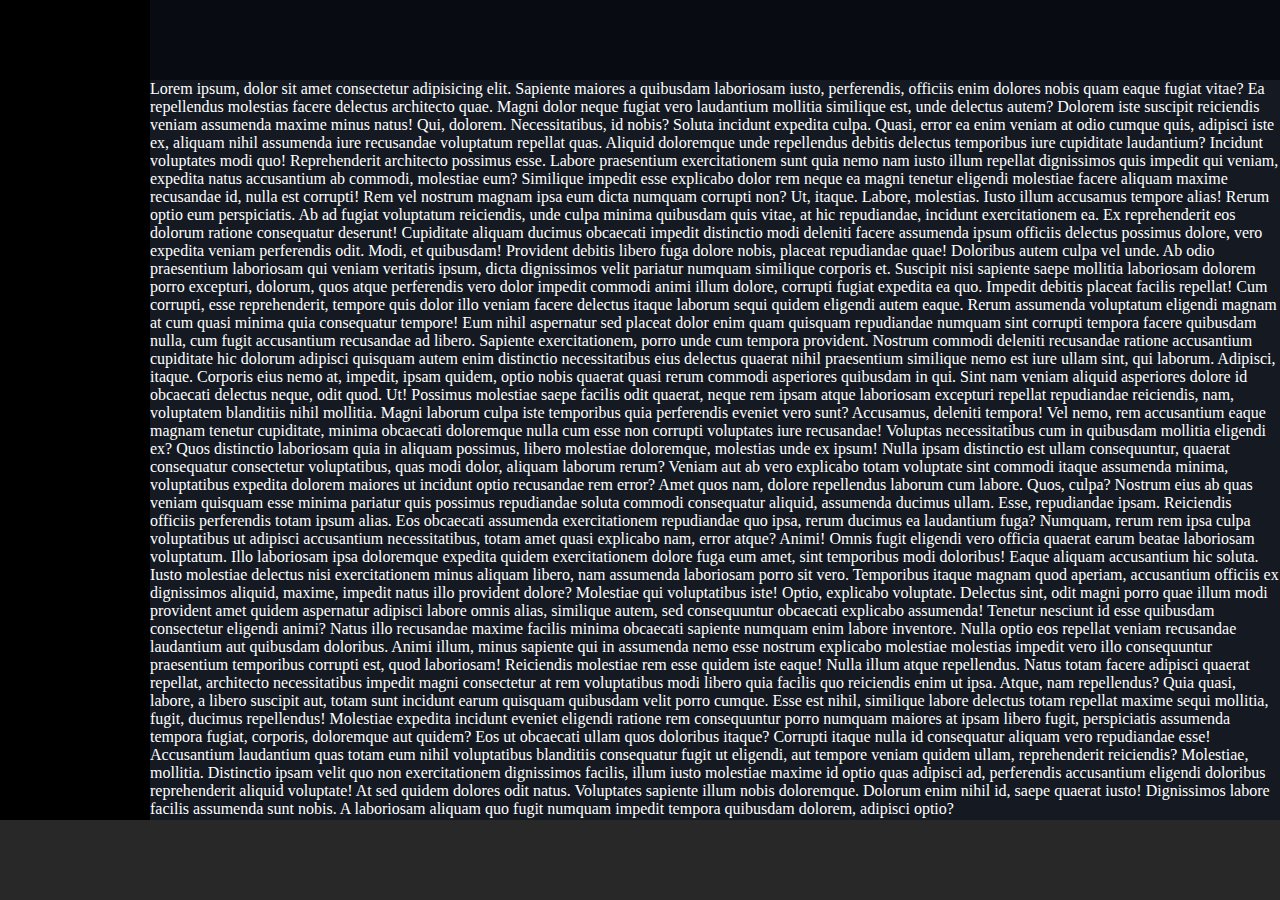
==== index.html @ 1887628f "Inizializzazione progetto e creazione macro layout" ====
<!DOCTYPE html>
<html lang="it">
<head>
    <meta charset="UTF-8">
    <meta name="viewport" content="width=device-width, initial-scale=1.0">
    <title>Spotify</title>

    <!-- Custom CSS -->
    <link rel="stylesheet" href="assets/style/style.css">
</head>
<body>
    <!-- CALL TO ACTION -->
    <section id="call-to-action"></section>

    <!-- HEADER -->
    <header></header>

    <!-- MAIN -->
    <main>
        <p>
            Lorem ipsum, dolor sit amet consectetur adipisicing elit. Sapiente maiores a quibusdam laboriosam iusto, perferendis, officiis enim dolores nobis quam eaque fugiat vitae? Ea repellendus molestias facere delectus architecto quae.
            Magni dolor neque fugiat vero laudantium mollitia similique est, unde delectus autem? Dolorem iste suscipit reiciendis veniam assumenda maxime minus natus! Qui, dolorem. Necessitatibus, id nobis? Soluta incidunt expedita culpa.
            Quasi, error ea enim veniam at odio cumque quis, adipisci iste ex, aliquam nihil assumenda iure recusandae voluptatum repellat quas. Aliquid doloremque unde repellendus debitis delectus temporibus iure cupiditate laudantium?
            Incidunt voluptates modi quo! Reprehenderit architecto possimus esse. Labore praesentium exercitationem sunt quia nemo nam iusto illum repellat dignissimos quis impedit qui veniam, expedita natus accusantium ab commodi, molestiae eum?
            Similique impedit esse explicabo dolor rem neque ea magni tenetur eligendi molestiae facere aliquam maxime recusandae id, nulla est corrupti! Rem vel nostrum magnam ipsa eum dicta numquam corrupti non?
            Ut, itaque. Labore, molestias. Iusto illum accusamus tempore alias! Rerum optio eum perspiciatis. Ab ad fugiat voluptatum reiciendis, unde culpa minima quibusdam quis vitae, at hic repudiandae, incidunt exercitationem ea.
            Ex reprehenderit eos dolorum ratione consequatur deserunt! Cupiditate aliquam ducimus obcaecati impedit distinctio modi deleniti facere assumenda ipsum officiis delectus possimus dolore, vero expedita veniam perferendis odit. Modi, et quibusdam!
            Provident debitis libero fuga dolore nobis, placeat repudiandae quae! Doloribus autem culpa vel unde. Ab odio praesentium laboriosam qui veniam veritatis ipsum, dicta dignissimos velit pariatur numquam similique corporis et.
            Suscipit nisi sapiente saepe mollitia laboriosam dolorem porro excepturi, dolorum, quos atque perferendis vero dolor impedit commodi animi illum dolore, corrupti fugiat expedita ea quo. Impedit debitis placeat facilis repellat!
            Cum corrupti, esse reprehenderit, tempore quis dolor illo veniam facere delectus itaque laborum sequi quidem eligendi autem eaque. Rerum assumenda voluptatum eligendi magnam at cum quasi minima quia consequatur tempore!
            Eum nihil aspernatur sed placeat dolor enim quam quisquam repudiandae numquam sint corrupti tempora facere quibusdam nulla, cum fugit accusantium recusandae ad libero. Sapiente exercitationem, porro unde cum tempora provident.
            Nostrum commodi deleniti recusandae ratione accusantium cupiditate hic dolorum adipisci quisquam autem enim distinctio necessitatibus eius delectus quaerat nihil praesentium similique nemo est iure ullam sint, qui laborum. Adipisci, itaque.
            Corporis eius nemo at, impedit, ipsam quidem, optio nobis quaerat quasi rerum commodi asperiores quibusdam in qui. Sint nam veniam aliquid asperiores dolore id obcaecati delectus neque, odit quod. Ut!
            Possimus molestiae saepe facilis odit quaerat, neque rem ipsam atque laboriosam excepturi repellat repudiandae reiciendis, nam, voluptatem blanditiis nihil mollitia. Magni laborum culpa iste temporibus quia perferendis eveniet vero sunt?
            Accusamus, deleniti tempora! Vel nemo, rem accusantium eaque magnam tenetur cupiditate, minima obcaecati doloremque nulla cum esse non corrupti voluptates iure recusandae! Voluptas necessitatibus cum in quibusdam mollitia eligendi ex?
            Quos distinctio laboriosam quia in aliquam possimus, libero molestiae doloremque, molestias unde ex ipsum! Nulla ipsam distinctio est ullam consequuntur, quaerat consequatur consectetur voluptatibus, quas modi dolor, aliquam laborum rerum?
            Veniam aut ab vero explicabo totam voluptate sint commodi itaque assumenda minima, voluptatibus expedita dolorem maiores ut incidunt optio recusandae rem error? Amet quos nam, dolore repellendus laborum cum labore.
            Quos, culpa? Nostrum eius ab quas veniam quisquam esse minima pariatur quis possimus repudiandae soluta commodi consequatur aliquid, assumenda ducimus ullam. Esse, repudiandae ipsam. Reiciendis officiis perferendis totam ipsum alias.
            Eos obcaecati assumenda exercitationem repudiandae quo ipsa, rerum ducimus ea laudantium fuga? Numquam, rerum rem ipsa culpa voluptatibus ut adipisci accusantium necessitatibus, totam amet quasi explicabo nam, error atque? Animi!
            Omnis fugit eligendi vero officia quaerat earum beatae laboriosam voluptatum. Illo laboriosam ipsa doloremque expedita quidem exercitationem dolore fuga eum amet, sint temporibus modi doloribus! Eaque aliquam accusantium hic soluta.
            Iusto molestiae delectus nisi exercitationem minus aliquam libero, nam assumenda laboriosam porro sit vero. Temporibus itaque magnam quod aperiam, accusantium officiis ex dignissimos aliquid, maxime, impedit natus illo provident dolore?
            Molestiae qui voluptatibus iste! Optio, explicabo voluptate. Delectus sint, odit magni porro quae illum modi provident amet quidem aspernatur adipisci labore omnis alias, similique autem, sed consequuntur obcaecati explicabo assumenda!
            Tenetur nesciunt id esse quibusdam consectetur eligendi animi? Natus illo recusandae maxime facilis minima obcaecati sapiente numquam enim labore inventore. Nulla optio eos repellat veniam recusandae laudantium aut quibusdam doloribus.
            Animi illum, minus sapiente qui in assumenda nemo esse nostrum explicabo molestiae molestias impedit vero illo consequuntur praesentium temporibus corrupti est, quod laboriosam! Reiciendis molestiae rem esse quidem iste eaque!
            Nulla illum atque repellendus. Natus totam facere adipisci quaerat repellat, architecto necessitatibus impedit magni consectetur at rem voluptatibus modi libero quia facilis quo reiciendis enim ut ipsa. Atque, nam repellendus?
            Quia quasi, labore, a libero suscipit aut, totam sunt incidunt earum quisquam quibusdam velit porro cumque. Esse est nihil, similique labore delectus totam repellat maxime sequi mollitia, fugit, ducimus repellendus!
            Molestiae expedita incidunt eveniet eligendi ratione rem consequuntur porro numquam maiores at ipsam libero fugit, perspiciatis assumenda tempora fugiat, corporis, doloremque aut quidem? Eos ut obcaecati ullam quos doloribus itaque?
            Corrupti itaque nulla id consequatur aliquam vero repudiandae esse! Accusantium laudantium quas totam eum nihil voluptatibus blanditiis consequatur fugit ut eligendi, aut tempore veniam quidem ullam, reprehenderit reiciendis? Molestiae, mollitia.
            Distinctio ipsam velit quo non exercitationem dignissimos facilis, illum iusto molestiae maxime id optio quas adipisci ad, perferendis accusantium eligendi doloribus reprehenderit aliquid voluptate! At sed quidem dolores odit natus.
            Voluptates sapiente illum nobis doloremque. Dolorum enim nihil id, saepe quaerat iusto! Dignissimos labore facilis assumenda sunt nobis. A laboriosam aliquam quo fugit numquam impedit tempora quibusdam dolorem, adipisci optio?
        </p>
    </main>
    
    <!-- TASKBAR -->
    <section id="taskbar"></section>
</body>
</html>
---- assets/style/style.css ----
/* Reset */
* {
    margin: 0;
    padding: 0;
    box-sizing: border-box;
}

/* Call To Action */
#call-to-action {
    width: 100%;
    height: 80px;
    z-index: 0;
    position: absolute;
    top: 0;
    background-color: rgb(8, 11, 18);
}

/* Header */
header {
    width: 30px;
    height: calc(100vh - 80px);
    z-index: 2;
    position: absolute;
    top: 0;
    left: 0;
    background-color: black;
}

/* Main */
main {
    width: calc(100vw - 30px);
    height: calc(100vh - 160px);
    overflow-y: auto;
    margin-left: 30px;
    margin-top: 80px;
    background-color: rgb(20, 25, 34);
    color: white;
}

/* Taskbar */
#taskbar {
    width: 100%;
    height: 80px;
    z-index: 3;
    position: fixed;
    bottom: 0;
    background-color: rgb(40, 40, 40);
}

/* Responsive Rules */
@media screen and (min-width: 576px) {
    header {
        width: 150px;
    }

    main {
        margin-left: 150px;
        width: calc(100vw - 150px);
    }
}
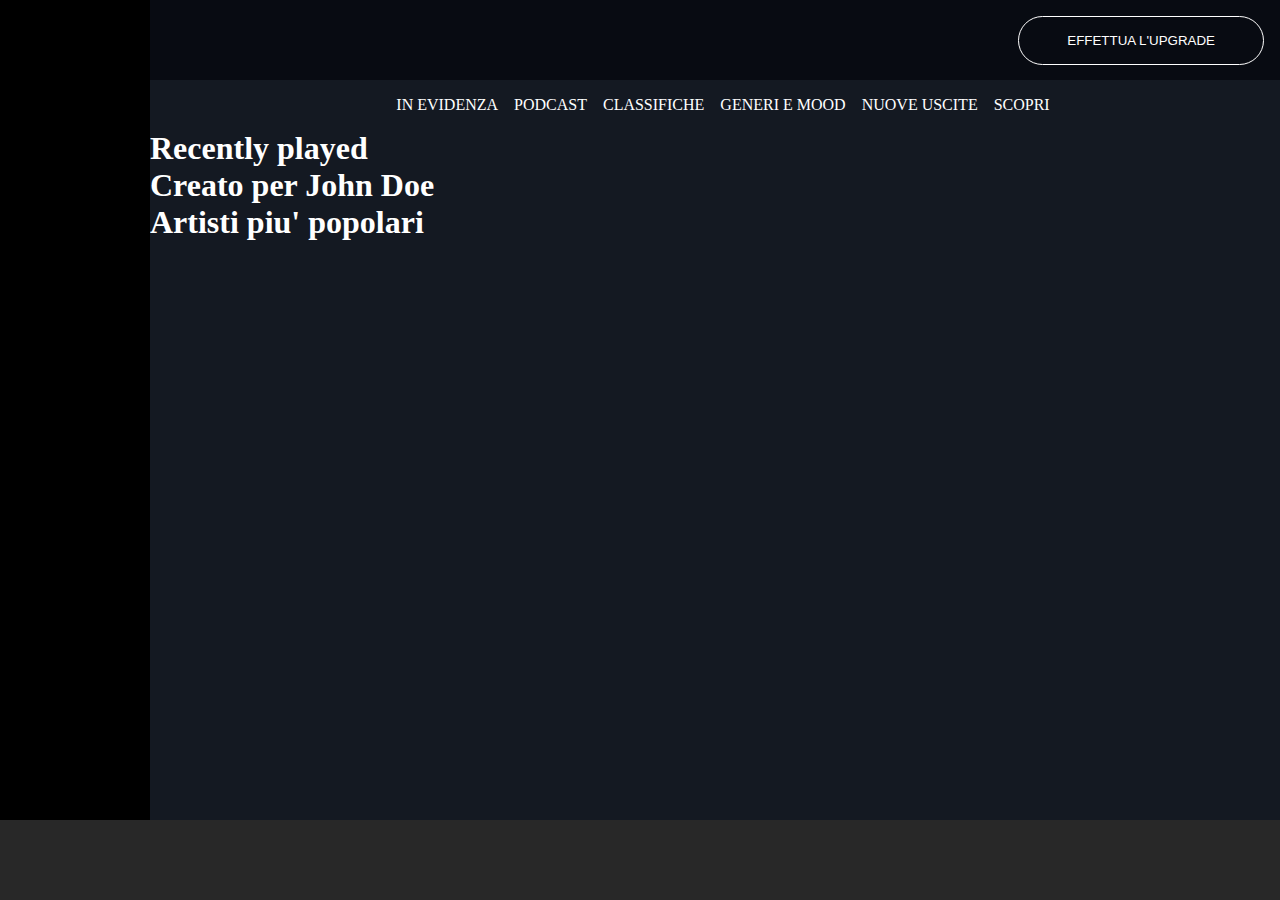
==== commit 0ea4d394: "creazione struttura main e call-to-action" ====
--- a/index.html
+++ b/index.html
@@ -10,47 +10,40 @@
 </head>
 <body>
     <!-- CALL TO ACTION -->
-    <section id="call-to-action"></section>
+    <section id="call-to-action">
+        <button class="button">Effettua l'upgrade</button>
+    </section>
 
     <!-- HEADER -->
-    <header></header>
+    <header id="main-header"></header>
 
     <!-- MAIN -->
     <main>
-        <p>
-            Lorem ipsum, dolor sit amet consectetur adipisicing elit. Sapiente maiores a quibusdam laboriosam iusto, perferendis, officiis enim dolores nobis quam eaque fugiat vitae? Ea repellendus molestias facere delectus architecto quae.
-            Magni dolor neque fugiat vero laudantium mollitia similique est, unde delectus autem? Dolorem iste suscipit reiciendis veniam assumenda maxime minus natus! Qui, dolorem. Necessitatibus, id nobis? Soluta incidunt expedita culpa.
-            Quasi, error ea enim veniam at odio cumque quis, adipisci iste ex, aliquam nihil assumenda iure recusandae voluptatum repellat quas. Aliquid doloremque unde repellendus debitis delectus temporibus iure cupiditate laudantium?
-            Incidunt voluptates modi quo! Reprehenderit architecto possimus esse. Labore praesentium exercitationem sunt quia nemo nam iusto illum repellat dignissimos quis impedit qui veniam, expedita natus accusantium ab commodi, molestiae eum?
-            Similique impedit esse explicabo dolor rem neque ea magni tenetur eligendi molestiae facere aliquam maxime recusandae id, nulla est corrupti! Rem vel nostrum magnam ipsa eum dicta numquam corrupti non?
-            Ut, itaque. Labore, molestias. Iusto illum accusamus tempore alias! Rerum optio eum perspiciatis. Ab ad fugiat voluptatum reiciendis, unde culpa minima quibusdam quis vitae, at hic repudiandae, incidunt exercitationem ea.
-            Ex reprehenderit eos dolorum ratione consequatur deserunt! Cupiditate aliquam ducimus obcaecati impedit distinctio modi deleniti facere assumenda ipsum officiis delectus possimus dolore, vero expedita veniam perferendis odit. Modi, et quibusdam!
-            Provident debitis libero fuga dolore nobis, placeat repudiandae quae! Doloribus autem culpa vel unde. Ab odio praesentium laboriosam qui veniam veritatis ipsum, dicta dignissimos velit pariatur numquam similique corporis et.
-            Suscipit nisi sapiente saepe mollitia laboriosam dolorem porro excepturi, dolorum, quos atque perferendis vero dolor impedit commodi animi illum dolore, corrupti fugiat expedita ea quo. Impedit debitis placeat facilis repellat!
-            Cum corrupti, esse reprehenderit, tempore quis dolor illo veniam facere delectus itaque laborum sequi quidem eligendi autem eaque. Rerum assumenda voluptatum eligendi magnam at cum quasi minima quia consequatur tempore!
-            Eum nihil aspernatur sed placeat dolor enim quam quisquam repudiandae numquam sint corrupti tempora facere quibusdam nulla, cum fugit accusantium recusandae ad libero. Sapiente exercitationem, porro unde cum tempora provident.
-            Nostrum commodi deleniti recusandae ratione accusantium cupiditate hic dolorum adipisci quisquam autem enim distinctio necessitatibus eius delectus quaerat nihil praesentium similique nemo est iure ullam sint, qui laborum. Adipisci, itaque.
-            Corporis eius nemo at, impedit, ipsam quidem, optio nobis quaerat quasi rerum commodi asperiores quibusdam in qui. Sint nam veniam aliquid asperiores dolore id obcaecati delectus neque, odit quod. Ut!
-            Possimus molestiae saepe facilis odit quaerat, neque rem ipsam atque laboriosam excepturi repellat repudiandae reiciendis, nam, voluptatem blanditiis nihil mollitia. Magni laborum culpa iste temporibus quia perferendis eveniet vero sunt?
-            Accusamus, deleniti tempora! Vel nemo, rem accusantium eaque magnam tenetur cupiditate, minima obcaecati doloremque nulla cum esse non corrupti voluptates iure recusandae! Voluptas necessitatibus cum in quibusdam mollitia eligendi ex?
-            Quos distinctio laboriosam quia in aliquam possimus, libero molestiae doloremque, molestias unde ex ipsum! Nulla ipsam distinctio est ullam consequuntur, quaerat consequatur consectetur voluptatibus, quas modi dolor, aliquam laborum rerum?
-            Veniam aut ab vero explicabo totam voluptate sint commodi itaque assumenda minima, voluptatibus expedita dolorem maiores ut incidunt optio recusandae rem error? Amet quos nam, dolore repellendus laborum cum labore.
-            Quos, culpa? Nostrum eius ab quas veniam quisquam esse minima pariatur quis possimus repudiandae soluta commodi consequatur aliquid, assumenda ducimus ullam. Esse, repudiandae ipsam. Reiciendis officiis perferendis totam ipsum alias.
-            Eos obcaecati assumenda exercitationem repudiandae quo ipsa, rerum ducimus ea laudantium fuga? Numquam, rerum rem ipsa culpa voluptatibus ut adipisci accusantium necessitatibus, totam amet quasi explicabo nam, error atque? Animi!
-            Omnis fugit eligendi vero officia quaerat earum beatae laboriosam voluptatum. Illo laboriosam ipsa doloremque expedita quidem exercitationem dolore fuga eum amet, sint temporibus modi doloribus! Eaque aliquam accusantium hic soluta.
-            Iusto molestiae delectus nisi exercitationem minus aliquam libero, nam assumenda laboriosam porro sit vero. Temporibus itaque magnam quod aperiam, accusantium officiis ex dignissimos aliquid, maxime, impedit natus illo provident dolore?
-            Molestiae qui voluptatibus iste! Optio, explicabo voluptate. Delectus sint, odit magni porro quae illum modi provident amet quidem aspernatur adipisci labore omnis alias, similique autem, sed consequuntur obcaecati explicabo assumenda!
-            Tenetur nesciunt id esse quibusdam consectetur eligendi animi? Natus illo recusandae maxime facilis minima obcaecati sapiente numquam enim labore inventore. Nulla optio eos repellat veniam recusandae laudantium aut quibusdam doloribus.
-            Animi illum, minus sapiente qui in assumenda nemo esse nostrum explicabo molestiae molestias impedit vero illo consequuntur praesentium temporibus corrupti est, quod laboriosam! Reiciendis molestiae rem esse quidem iste eaque!
-            Nulla illum atque repellendus. Natus totam facere adipisci quaerat repellat, architecto necessitatibus impedit magni consectetur at rem voluptatibus modi libero quia facilis quo reiciendis enim ut ipsa. Atque, nam repellendus?
-            Quia quasi, labore, a libero suscipit aut, totam sunt incidunt earum quisquam quibusdam velit porro cumque. Esse est nihil, similique labore delectus totam repellat maxime sequi mollitia, fugit, ducimus repellendus!
-            Molestiae expedita incidunt eveniet eligendi ratione rem consequuntur porro numquam maiores at ipsam libero fugit, perspiciatis assumenda tempora fugiat, corporis, doloremque aut quidem? Eos ut obcaecati ullam quos doloribus itaque?
-            Corrupti itaque nulla id consequatur aliquam vero repudiandae esse! Accusantium laudantium quas totam eum nihil voluptatibus blanditiis consequatur fugit ut eligendi, aut tempore veniam quidem ullam, reprehenderit reiciendis? Molestiae, mollitia.
-            Distinctio ipsam velit quo non exercitationem dignissimos facilis, illum iusto molestiae maxime id optio quas adipisci ad, perferendis accusantium eligendi doloribus reprehenderit aliquid voluptate! At sed quidem dolores odit natus.
-            Voluptates sapiente illum nobis doloremque. Dolorum enim nihil id, saepe quaerat iusto! Dignissimos labore facilis assumenda sunt nobis. A laboriosam aliquam quo fugit numquam impedit tempora quibusdam dolorem, adipisci optio?
-        </p>
+        <!-- MAIN > HEADER -->
+        <header>
+            <ul class="flex">
+                <li>In evidenza</li>
+                <li>Podcast</li>
+                <li>Classifiche</li>
+                <li>Generi e Mood</li>
+                <li>Nuove uscite</li>
+                <li>Scopri</li>
+            </ul>
+        </header>
+
+        <section id="recently-played">
+            <h1>Recently played</h1>
+        </section>
+
+        <section id="create-for-me">
+            <h1>Creato per John Doe</h1>
+        </section>
+
+        <section id="popular-artist">
+            <h1>Artisti piu' popolari</h1>
+        </section>
     </main>
-    
+
     <!-- TASKBAR -->
     <section id="taskbar"></section>
 </body>
--- a/assets/style/style.css
+++ b/assets/style/style.css
@@ -3,6 +3,24 @@
     margin: 0;
     padding: 0;
     box-sizing: border-box;
+}
+
+/* General classes */
+ul {
+    list-style: none;
+}
+
+.flex {
+    display: flex;
+}
+
+.button {
+    border: 1px solid white;
+    border-radius: 25px;
+    padding: 1rem 1.5rem;
+    background-color: transparent;
+    color: white;
+    text-transform: uppercase;
 }
 
 /* Call To Action */
@@ -13,10 +31,13 @@
     position: absolute;
     top: 0;
     background-color: rgb(8, 11, 18);
+    text-align: end;
+    line-height: 80px;
+    padding-right: 1rem;
 }
 
 /* Header */
-header {
+#main-header {
     width: 30px;
     height: calc(100vh - 80px);
     z-index: 2;
@@ -37,6 +58,19 @@
     color: white;
 }
 
+main header {
+    padding: 1rem 0;
+}
+main header ul {
+    flex-wrap: wrap;
+    justify-content: center;
+}
+
+main header ul li {
+    margin-left: 1rem;
+    text-transform: uppercase;
+}
+
 /* Taskbar */
 #taskbar {
     width: 100%;
@@ -49,7 +83,7 @@
 
 /* Responsive Rules */
 @media screen and (min-width: 576px) {
-    header {
+    #main-header {
         width: 150px;
     }
 
@@ -57,4 +91,8 @@
         margin-left: 150px;
         width: calc(100vw - 150px);
     }
+
+    .button {
+        padding: 1rem 3rem;
+    }
 }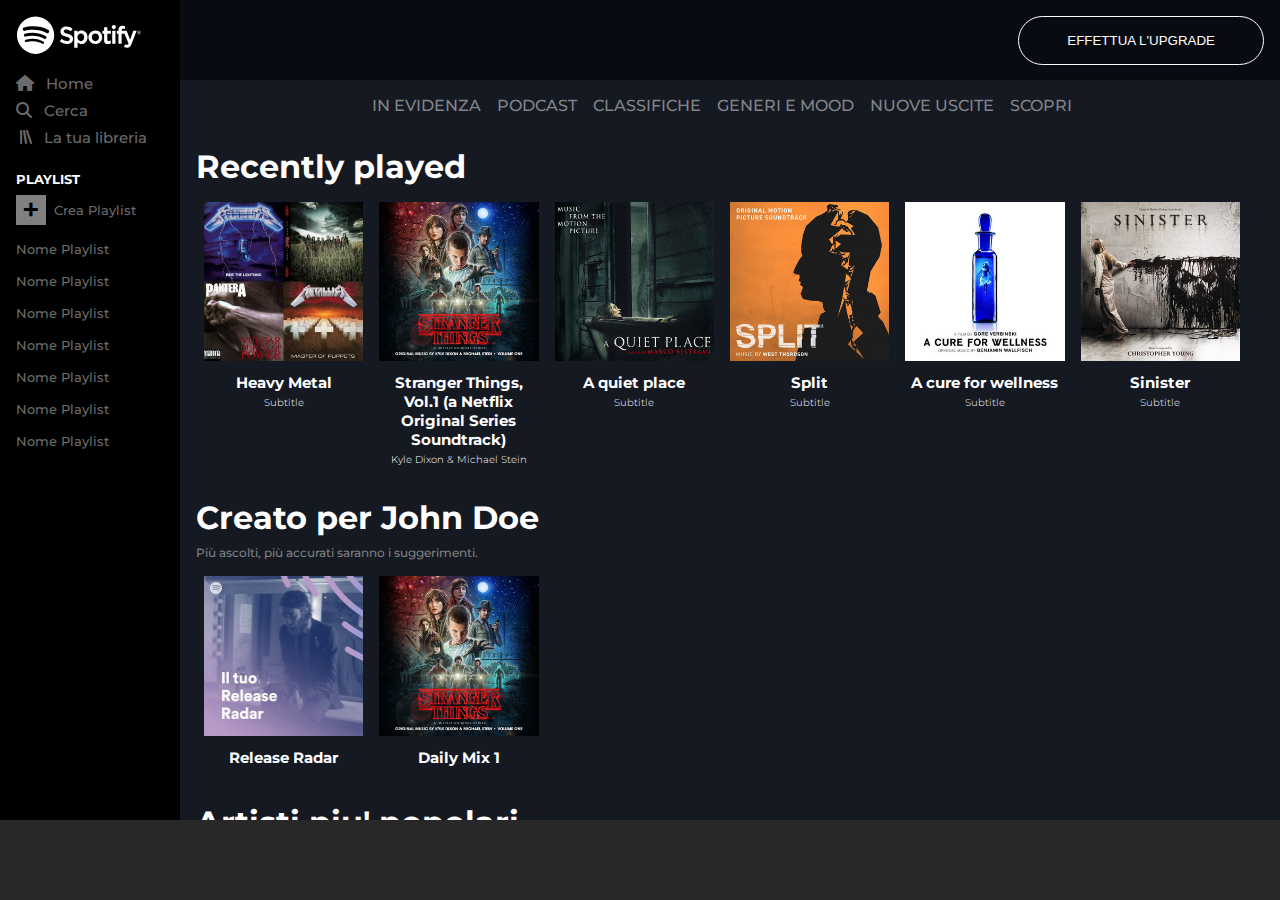
==== commit db610bb9: "creazione main e creazione del header in corso" ====
--- a/index.html
+++ b/index.html
@@ -4,6 +4,8 @@
     <meta charset="UTF-8">
     <meta name="viewport" content="width=device-width, initial-scale=1.0">
     <title>Spotify</title>
+    <!-- Font-awesome  -->
+    <link rel="stylesheet" href="https://cdnjs.cloudflare.com/ajax/libs/font-awesome/6.4.2/css/all.min.css">
 
     <!-- Custom CSS -->
     <link rel="stylesheet" href="assets/style/style.css">
@@ -15,7 +17,45 @@
     </section>
 
     <!-- HEADER -->
-    <header id="main-header"></header>
+    <header id="main-header">
+        <!-- header logos -->
+        <img src="assets/img/logo-small.svg" alt="logo ridotto spotify" class="logo">
+        <img src="assets/img/logo.svg" alt="logo esteso spotify" class="logo-desktop">
+
+        <nav>
+            <ul class="flex">
+                <li>
+                    <i class="fa-solid fa-house"></i>
+                    <span class="nav-text">Home</span>
+                </li>
+                <li>
+                    <i class="fa-solid fa-search"></i>
+                    <span class="nav-text">Cerca</span>
+                </li>
+                <li>
+                    <i class="fa-solid fa-lines-leaning fa-flip-horizontal"></i>
+                    <span class="nav-text">La tua libreria</span>
+                </li>
+            </ul>
+        </nav>
+
+        <div class="playlist">
+            <h1>Playlist</h1>
+            <div class="new-playlist flex">
+                <div class="square-plus">+</div>
+                Crea Playlist
+            </div>
+            <ul>
+                <li>Nome Playlist</li>
+                <li>Nome Playlist</li>
+                <li>Nome Playlist</li>
+                <li>Nome Playlist</li>
+                <li>Nome Playlist</li>
+                <li>Nome Playlist</li>
+                <li>Nome Playlist</li>
+            </ul>
+        </div>
+    </header>
 
     <!-- MAIN -->
     <main>
@@ -31,16 +71,90 @@
             </ul>
         </header>
 
+        <!-- SECTION RECENTLY PLAYED -->
         <section id="recently-played">
             <h1>Recently played</h1>
+            <div class="wrapper flex">
+                <!-- Card 1 -->
+                <article class="card">
+                    <img src="assets/img/metal_lifting.jpg" alt="sfondo playlist metal">
+                    <h2>Heavy Metal</h2>
+                    <p class="author">Subtitle</p>
+                </article>
+
+                <!-- Card 2 -->
+                <article class="card">
+                    <img src="assets/img/stranger.jpeg" alt="copertina soundtrack stranger things">
+                    <h2>Stranger Things, Vol.1 (a Netflix Original Series Soundtrack)</h2>
+                    <p class="author">Kyle Dixon & Michael Stein</p>
+                </article>
+
+                <!-- Card 3 -->
+                <article class="card">
+                    <img src="assets/img/aquietplace.jpeg" alt="copertina a quiet place">
+                    <h2>A quiet place</h2>
+                    <p class="author">Subtitle</p>
+                </article>
+
+                <!-- Card 4 -->
+                <article class="card">
+                    <img src="assets/img/split.jpeg" alt="copertina split">
+                    <h2>Split</h2>
+                    <p class="author">Subtitle</p>
+                </article>
+
+                <!-- Card 5 -->
+                <article class="card">
+                    <img src="assets/img/cure.jpeg" alt="copertina a cure for wellness">
+                    <h2>A cure for wellness</h2>
+                    <p class="author">Subtitle</p>
+                </article>
+
+                <!-- Card 6 -->
+                <article class="card">
+                    <img src="assets/img/sinister.jpeg" alt="copertina sinister">
+                    <h2>Sinister</h2>
+                    <p class="author">Subtitle</p>
+                </article>
+            </div>
         </section>
 
+        <!-- SECTION CREATE FOR ME -->
         <section id="create-for-me">
             <h1>Creato per John Doe</h1>
+            <p>Più ascolti, più accurati saranno i suggerimenti.</p>
+            <div class="wrapper flex ">
+                <!-- Card 1 -->
+                <article class="card">
+                    <img src="assets/img/radar.jpeg" alt="sfondo playlist release radar">
+                    <h2>Release Radar</h2>
+                </article>
+
+                <!-- Card 2 -->
+                <article class="card">
+                    <img src="assets/img/stranger.jpeg" alt="sfondo daily mix 1">
+                    <h2>Daily Mix 1</h2>
+                </article>
+            </div>
         </section>
 
+        <!-- SECTION POPULAR ARTIST -->
         <section id="popular-artist">
             <h1>Artisti piu' popolari</h1>
+            <p>Più ascolti, più accurati saranno i suggerimenti.</p>
+            <div class="wrapper flex">
+                <!-- Card 1 -->
+                <article class="card">
+                    <img src="assets/img/youg.jpeg" alt="sfondo playlist release radar" class="artist-img">
+                    <h2>Lana Del Rey</h2>
+                </article>
+
+                <!-- Card 2 -->
+                <article class="card">
+                    <img src="assets/img/einaudi.jpeg" alt="sfondo daily mix 1" class="artist-img">
+                    <h2>Enaiudi</h2>
+                </article>
+            </div>
         </section>
     </main>
 
--- a/assets/style/style.css
+++ b/assets/style/style.css
@@ -1,3 +1,6 @@
+/* Google Fonts */
+@import url('https://fonts.googleapis.com/css2?family=Montserrat:wght@300;400;500;700&display=swap');
+
 /* Reset */
 * {
     margin: 0;
@@ -5,7 +8,12 @@
     box-sizing: border-box;
 }
 
-/* General classes */
+/* * General classes */
+body {
+    font-family: 'Montserrat', sans-serif;
+    font-weight: 500;
+}
+
 ul {
     list-style: none;
 }
@@ -23,7 +31,7 @@
     text-transform: uppercase;
 }
 
-/* Call To Action */
+/* ! Call To Action */
 #call-to-action {
     width: 100%;
     height: 80px;
@@ -36,26 +44,92 @@
     padding-right: 1rem;
 }
 
-/* Header */
+/* ! Header */
 #main-header {
-    width: 30px;
+    width: 40px;
     height: calc(100vh - 80px);
     z-index: 2;
     position: absolute;
     top: 0;
     left: 0;
     background-color: black;
-}
-
-/* Main */
+    padding: 7px;
+    color: rgb(106, 106, 106);
+}
+
+#main-header .logo {
+    width: 100%;
+}
+
+#main-header .logo-desktop {
+    display: none;
+    width: 85%;
+}
+
+#main-header nav {
+    margin: 1rem 0;
+}
+
+#main-header nav ul {
+    flex-direction: column;
+    align-items: center;
+}
+
+#main-header nav ul li {
+    padding-bottom: 0.5rem;
+}
+
+
+#main-header nav .nav-text {
+    display: none;
+    font-size: 15px;
+}
+
+#main-header .playlist {
+    display: none;
+}
+
+#main-header .playlist h1 {
+    font-size: 13px;
+    text-transform: uppercase;
+    color: white;
+    margin-bottom: 0.5rem;
+
+}
+
+#main-header .new-playlist {
+    font-size: 13px;
+    align-items: center;
+    margin-bottom: 1rem;
+}
+
+#main-header .square-plus {
+    background-color: grey;
+    width: 30px;
+    height: 30px;
+    text-align: center;
+    line-height: 30px;
+    color: black;
+    font-size: 30px;
+    font-weight: 600;
+    margin-right: 0.5rem;
+}
+
+#main-header .playlist ul li {
+    margin-bottom: 1rem;
+    font-size: 13px;
+}
+
+/* ! Main */
 main {
-    width: calc(100vw - 30px);
+    width: calc(100vw - 40px);
     height: calc(100vh - 160px);
     overflow-y: auto;
-    margin-left: 30px;
+    margin-left: 40px;
     margin-top: 80px;
     background-color: rgb(20, 25, 34);
     color: white;
+    padding: 0 1rem;
 }
 
 main header {
@@ -67,8 +141,84 @@
 }
 
 main header ul li {
-    margin-left: 1rem;
+    margin-right: 1rem;
+    margin-bottom: 1rem;
     text-transform: uppercase;
+    color: rgb(130, 132, 137);
+}
+
+/* ? Recently Played */
+#recently-played {
+    margin-bottom: 1rem;
+}
+
+#recently-played h1 {
+    margin-bottom: 1rem;
+}
+
+/* ? Create for me */
+#create-for-me {
+    margin-bottom: 1rem;
+}
+
+#create-for-me h1{
+    margin-bottom: 0.5rem;
+}
+
+#create-for-me > p {
+    margin-bottom: 1rem;
+    font-size: 12px;
+    color: grey;
+}
+
+/* ? Popular Artist */
+#popular-artist {
+    margin-bottom: 1rem;
+}
+
+#popular-artist h1{
+    margin-bottom: 0.5rem;
+}
+
+#popular-artist > p {
+    margin-bottom: 1rem;
+    font-size: 12px;
+    color: grey;
+}
+
+#recently-played .wrapper,
+#create-for-me .wrapper,
+#popular-artist .wrapper {
+    justify-content: center;
+    flex-wrap: wrap;
+    margin: 0 0.5rem;
+}
+
+/* * Article Card */
+article.card {
+    width: calc(50% - 1rem);
+    margin-right: 1rem;
+    margin-bottom: 1rem;
+    text-align: center;
+}
+
+article.card img {
+    width: 100%;
+    margin-bottom: 0.5rem;
+}
+
+article.card h2 {
+    font-size: 15px;
+    margin-bottom: 0.25rem;
+}
+
+article.card .author {
+    font-size: 10px;
+    font-weight: 300;
+}
+
+article.card .artist-img {
+    border-radius: 50%;
 }
 
 /* Taskbar */
@@ -84,15 +234,66 @@
 /* Responsive Rules */
 @media screen and (min-width: 576px) {
     #main-header {
-        width: 150px;
+        width: 180px;
     }
 
     main {
-        margin-left: 150px;
-        width: calc(100vw - 150px);
+        margin-left: 180px;
+        width: calc(100vw - 180px);
     }
 
     .button {
         padding: 1rem 3rem;
     }
+
+    #main-header {
+        padding: 1rem;
+    }
+
+    #main-header .logo-desktop {
+        display: inline-block;
+    }
+
+    #main-header .logo {
+        display: none;
+    }
+
+    #main-header nav ul {
+        align-items: start;
+    }
+
+    #main-header nav .nav-text {
+        display: inline-block;
+    }
+
+    #main-header nav ul li > i {
+        padding-right: 0.5rem;
+    }
+    
+    #main-header nav ul li .fa-lines-leaning {
+        padding-left: 0.5rem;
+        padding-right: 4px;
+    }
+
+    #main-header .playlist {
+        display: block;
+    }
+}
+
+@media screen and (min-width: 768px) {
+    article.card {
+        width: calc((100% / 4) - 1rem);
+    }
+
+    #recently-played .wrapper,
+    #create-for-me .wrapper,
+    #popular-artist .wrapper {
+        justify-content: flex-start;
+    }
+}
+
+@media screen and (min-width: 992px) {
+    article.card {
+        width: calc((100% / 6) - 1rem);
+    }
 }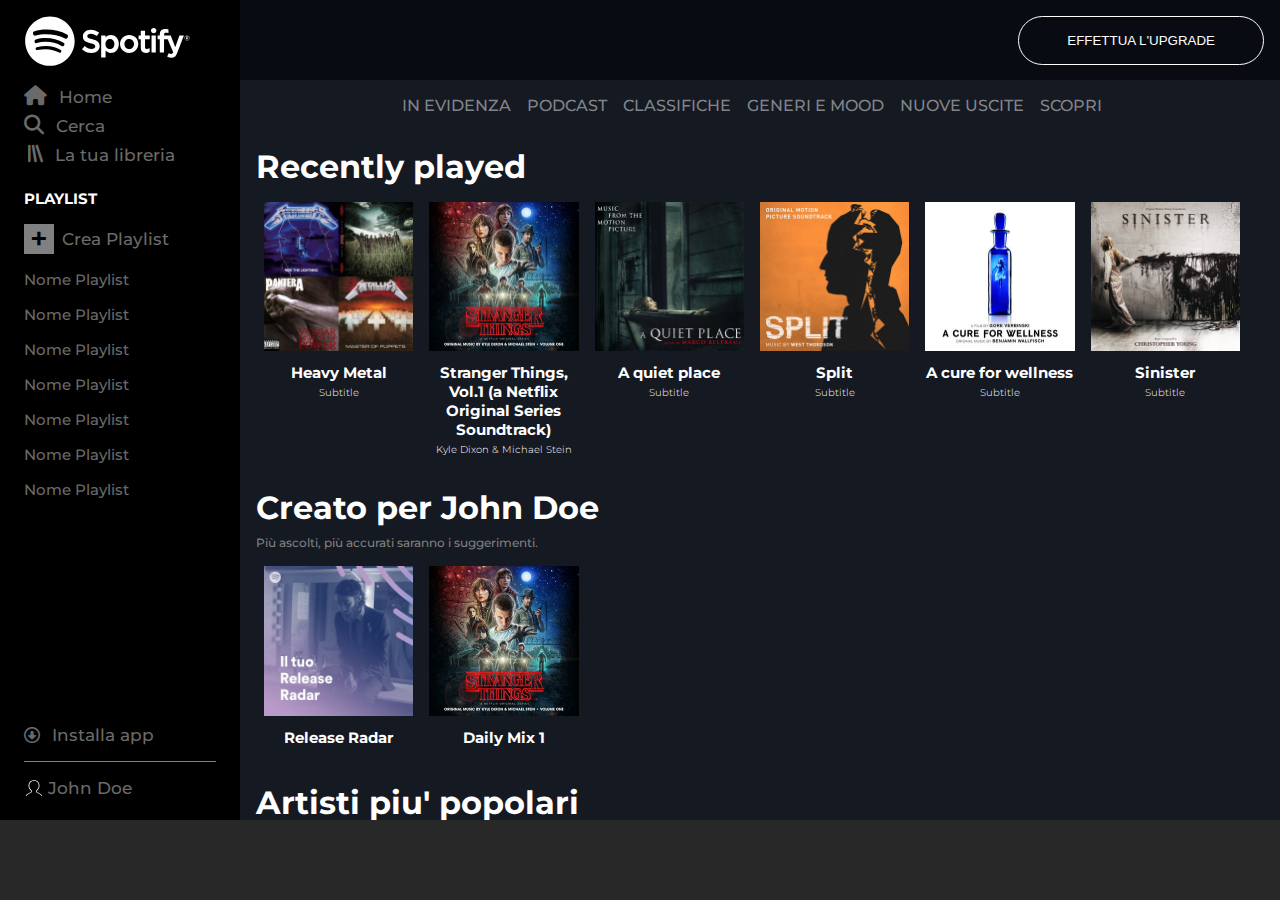
==== commit f616c78b: "implementazione header#sidebar" ====
--- a/index.html
+++ b/index.html
@@ -17,44 +17,64 @@
     </section>
 
     <!-- HEADER -->
-    <header id="main-header">
-        <!-- header logos -->
-        <img src="assets/img/logo-small.svg" alt="logo ridotto spotify" class="logo">
-        <img src="assets/img/logo.svg" alt="logo esteso spotify" class="logo-desktop">
+    <header id="sidebar" class="flex">
+        
+        <div class="upper-wrapper">
+            <!-- header logos -->
+            <img src="assets/img/logo-small.svg" alt="logo ridotto spotify" class="logo">
+            <img src="assets/img/logo.svg" alt="logo esteso spotify" class="logo-desktop">
 
-        <nav>
-            <ul class="flex">
-                <li>
-                    <i class="fa-solid fa-house"></i>
-                    <span class="nav-text">Home</span>
-                </li>
-                <li>
-                    <i class="fa-solid fa-search"></i>
-                    <span class="nav-text">Cerca</span>
-                </li>
-                <li>
-                    <i class="fa-solid fa-lines-leaning fa-flip-horizontal"></i>
-                    <span class="nav-text">La tua libreria</span>
-                </li>
-            </ul>
-        </nav>
+            <nav>
+                <ul class="flex">
+                    <li>
+                        <i class="fa-solid fa-house"></i>
+                        <span class="nav-text">Home</span>
+                    </li>
+                    <li>
+                        <i class="fa-solid fa-search"></i>
+                        <span class="nav-text">Cerca</span>
+                    </li>
+                    <li>
+                        <i class="fa-solid fa-lines-leaning fa-flip-horizontal"></i>
+                        <span class="nav-text">La tua libreria</span>
+                    </li>
+                </ul>
+            </nav>
 
-        <div class="playlist">
-            <h1>Playlist</h1>
-            <div class="new-playlist flex">
-                <div class="square-plus">+</div>
-                Crea Playlist
+            <div class="playlist">
+                <h1>Playlist</h1>
+                <div class="new-playlist flex">
+                    <div class="square-plus">+</div>
+                    Crea Playlist
+                </div>
+                <ul>
+                    <li>Nome Playlist</li>
+                    <li>Nome Playlist</li>
+                    <li>Nome Playlist</li>
+                    <li>Nome Playlist</li>
+                    <li>Nome Playlist</li>
+                    <li>Nome Playlist</li>
+                    <li>Nome Playlist</li>
+                </ul>
             </div>
-            <ul>
-                <li>Nome Playlist</li>
-                <li>Nome Playlist</li>
-                <li>Nome Playlist</li>
-                <li>Nome Playlist</li>
-                <li>Nome Playlist</li>
-                <li>Nome Playlist</li>
-                <li>Nome Playlist</li>
-            </ul>
         </div>
+
+        <div class="bottom-wrapper">
+            <div class="user-wrapper flex">
+                <div class="download">
+                    <i class="fa-regular fa-circle-down"></i>
+                    <span class="nav-text">Installa app</span>
+                </div>
+
+                <div class="divider"></div>
+
+                <div class="profile">
+                    <img src="assets/img/profile.svg" alt="" class="profile-picture">
+                    <span class="nav-text">John Doe</span>
+                </div>
+            </div>
+        </div>
+
     </header>
 
     <!-- MAIN -->
--- a/assets/style/style.css
+++ b/assets/style/style.css
@@ -29,6 +29,12 @@
     background-color: transparent;
     color: white;
     text-transform: uppercase;
+}
+
+.divider {
+    height: 1px;
+    width: 100%;
+    background-color: grey;
 }
 
 /* ! Call To Action */
@@ -45,7 +51,7 @@
 }
 
 /* ! Header */
-#main-header {
+#sidebar {
     width: 40px;
     height: calc(100vh - 80px);
     z-index: 2;
@@ -55,55 +61,57 @@
     background-color: black;
     padding: 7px;
     color: rgb(106, 106, 106);
-}
-
-#main-header .logo {
-    width: 100%;
-}
-
-#main-header .logo-desktop {
-    display: none;
-    width: 85%;
-}
-
-#main-header nav {
-    margin: 1rem 0;
-}
-
-#main-header nav ul {
     flex-direction: column;
     align-items: center;
-}
-
-#main-header nav ul li {
+    justify-content: space-between;
+}
+
+#sidebar .logo {
+    width: 100%;
+}
+
+#sidebar .logo-desktop {
+    display: none;
+    height: 50px;
+}
+
+#sidebar nav {
+    margin-bottom: 1rem;
+}
+
+#sidebar nav ul {
+    flex-direction: column;
+    align-items: center;
+    padding-top: 1rem;
+}
+
+#sidebar nav ul li {
     padding-bottom: 0.5rem;
 }
 
-
-#main-header nav .nav-text {
+#sidebar nav ul li > i {
+    font-size: 20px;
+}
+
+#sidebar .playlist {
     display: none;
+}
+
+#sidebar .playlist h1 {
     font-size: 15px;
-}
-
-#main-header .playlist {
-    display: none;
-}
-
-#main-header .playlist h1 {
-    font-size: 13px;
     text-transform: uppercase;
     color: white;
-    margin-bottom: 0.5rem;
-
-}
-
-#main-header .new-playlist {
-    font-size: 13px;
+    margin-bottom: 1rem;
+
+}
+
+#sidebar .new-playlist {
+    font-size: 17px;
     align-items: center;
     margin-bottom: 1rem;
 }
 
-#main-header .square-plus {
+#sidebar .square-plus {
     background-color: grey;
     width: 30px;
     height: 30px;
@@ -115,9 +123,38 @@
     margin-right: 0.5rem;
 }
 
-#main-header .playlist ul li {
-    margin-bottom: 1rem;
-    font-size: 13px;
+#sidebar .playlist ul li {
+    margin-bottom: 1rem;
+    font-size: 15px;
+}
+
+#sidebar .user-wrapper {
+    flex-direction: column;
+    align-items: center;
+}
+
+#sidebar .user-wrapper .divider {
+    display: none;
+    margin: 1rem 0;
+    width: calc(240px - 3rem);
+}
+
+#sidebar .user-wrapper .profile .profile-picture {
+    width: 20px;
+    height: 20px;
+    object-fit: contain;
+    object-position: center;
+    border-radius: 50%;
+    margin-top: 1rem;
+}
+
+#sidebar .user-wrapper .profile > .nav-text {
+    vertical-align: super;
+}
+
+#sidebar .nav-text {
+    display: none;
+    font-size: 17px;
 }
 
 /* ! Main */
@@ -233,50 +270,70 @@
 
 /* Responsive Rules */
 @media screen and (min-width: 576px) {
-    #main-header {
-        width: 180px;
+    #sidebar {
+        width: 240px;
+        align-items: flex-start;
     }
 
     main {
-        margin-left: 180px;
-        width: calc(100vw - 180px);
+        margin-left: 240px;
+        width: calc(100vw - 240px);
     }
 
     .button {
         padding: 1rem 3rem;
     }
 
-    #main-header {
-        padding: 1rem;
-    }
-
-    #main-header .logo-desktop {
+    #sidebar {
+        padding: 1rem 1.5rem;
+    }
+
+    #sidebar .logo-desktop {
         display: inline-block;
     }
 
-    #main-header .logo {
+    #sidebar .logo {
         display: none;
     }
 
-    #main-header nav ul {
+    #sidebar nav ul {
         align-items: start;
     }
 
-    #main-header nav .nav-text {
-        display: inline-block;
-    }
-
-    #main-header nav ul li > i {
+    #sidebar nav ul li > i {
         padding-right: 0.5rem;
     }
     
-    #main-header nav ul li .fa-lines-leaning {
+    #sidebar nav ul li .fa-lines-leaning {
         padding-left: 0.5rem;
         padding-right: 4px;
     }
 
-    #main-header .playlist {
+    #sidebar .playlist {
         display: block;
+    }
+
+    #sidebar .user-wrapper {
+        width: calc(240px - 2rem);
+        bottom: 1rem;
+        left: 1rem;
+        align-items: flex-start;
+    }
+
+    #sidebar .user-wrapper .download > i {
+        padding-right: 0.5rem;
+    }
+
+    #sidebar .user-wrapper .divider {
+        display: block;
+    }
+
+    #sidebar .user-wrapper .profile .profile-picture {
+        margin: 0;
+    }
+
+    #sidebar .nav-text {
+        display: inline-block;
     }
 }
 
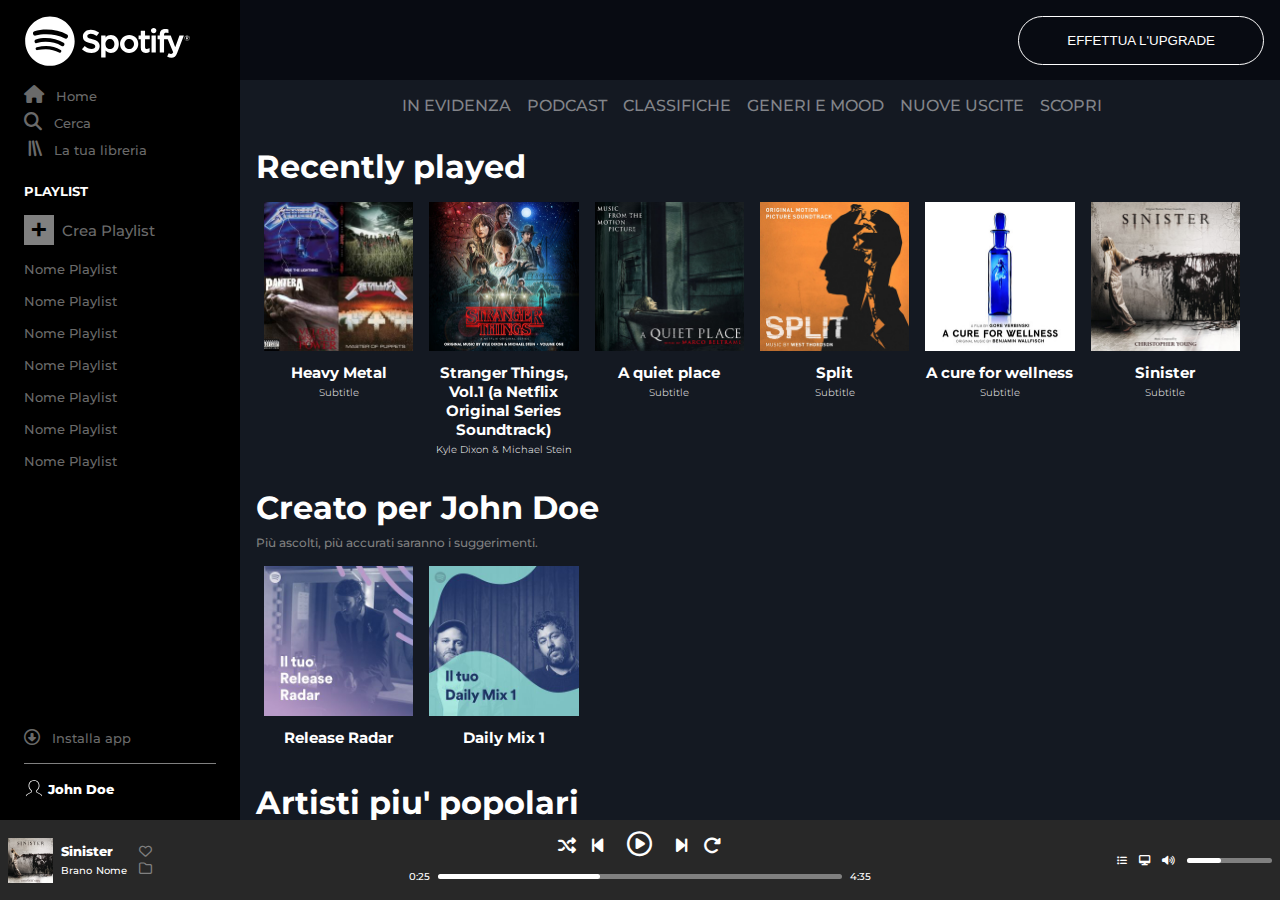
==== commit 9a918140: "Progetto Completato" ====
--- a/index.html
+++ b/index.html
@@ -97,42 +97,61 @@
             <div class="wrapper flex">
                 <!-- Card 1 -->
                 <article class="card">
-                    <img src="assets/img/metal_lifting.jpg" alt="sfondo playlist metal">
+
+                    <div class="img-wrapper">
+                        <img src="assets/img/metal_lifting.jpg" alt="sfondo playlist metal">
+                        <div class="play-hover"><i class="fa-regular fa-circle-play"></i></div>
+                    </div>
                     <h2>Heavy Metal</h2>
                     <p class="author">Subtitle</p>
                 </article>
 
                 <!-- Card 2 -->
                 <article class="card">
-                    <img src="assets/img/stranger.jpeg" alt="copertina soundtrack stranger things">
+                    <div class="img-wrapper">
+                        <img src="assets/img/stranger.jpeg" alt="copertina soundtrack stranger things">
+                        <div class="play-hover"><i class="fa-regular fa-circle-play"></i></div>
+                    </div>
                     <h2>Stranger Things, Vol.1 (a Netflix Original Series Soundtrack)</h2>
                     <p class="author">Kyle Dixon & Michael Stein</p>
                 </article>
 
                 <!-- Card 3 -->
                 <article class="card">
-                    <img src="assets/img/aquietplace.jpeg" alt="copertina a quiet place">
+                    <div class="img-wrapper">
+                        <img src="assets/img/aquietplace.jpeg" alt="copertina a quiet place">
+                        <div class="play-hover"><i class="fa-regular fa-circle-play"></i></div>
+                    </div>
                     <h2>A quiet place</h2>
                     <p class="author">Subtitle</p>
                 </article>
 
                 <!-- Card 4 -->
                 <article class="card">
-                    <img src="assets/img/split.jpeg" alt="copertina split">
+                    <div class="img-wrapper">
+                        <img src="assets/img/split.jpeg" alt="copertina split">
+                        <div class="play-hover"><i class="fa-regular fa-circle-play"></i></div>
+                    </div>
                     <h2>Split</h2>
                     <p class="author">Subtitle</p>
                 </article>
 
                 <!-- Card 5 -->
                 <article class="card">
-                    <img src="assets/img/cure.jpeg" alt="copertina a cure for wellness">
+                    <div class="img-wrapper">
+                        <img src="assets/img/cure.jpeg" alt="copertina a cure for wellness">
+                        <div class="play-hover"><i class="fa-regular fa-circle-play"></i></div>
+                    </div>
                     <h2>A cure for wellness</h2>
                     <p class="author">Subtitle</p>
                 </article>
 
                 <!-- Card 6 -->
                 <article class="card">
-                    <img src="assets/img/sinister.jpeg" alt="copertina sinister">
+                    <div class="img-wrapper">
+                        <img src="assets/img/sinister.jpeg" alt="copertina sinister">
+                        <div class="play-hover"><i class="fa-regular fa-circle-play"></i></div>
+                    </div>
                     <h2>Sinister</h2>
                     <p class="author">Subtitle</p>
                 </article>
@@ -146,13 +165,19 @@
             <div class="wrapper flex ">
                 <!-- Card 1 -->
                 <article class="card">
-                    <img src="assets/img/radar.jpeg" alt="sfondo playlist release radar">
+                    <div class="img-wrapper">
+                        <img src="assets/img/radar.jpeg" alt="copertina a quiet place">
+                        <div class="play-hover"><i class="fa-regular fa-circle-play"></i></div>
+                    </div>
                     <h2>Release Radar</h2>
                 </article>
 
                 <!-- Card 2 -->
                 <article class="card">
-                    <img src="assets/img/stranger.jpeg" alt="sfondo daily mix 1">
+                    <div class="img-wrapper">
+                        <img src="assets/img/mixdaily.jpeg" alt="copertina a quiet place">
+                        <div class="play-hover"><i class="fa-regular fa-circle-play"></i></div>
+                    </div>
                     <h2>Daily Mix 1</h2>
                 </article>
             </div>
@@ -165,13 +190,19 @@
             <div class="wrapper flex">
                 <!-- Card 1 -->
                 <article class="card">
-                    <img src="assets/img/youg.jpeg" alt="sfondo playlist release radar" class="artist-img">
+                    <div class="img-wrapper">
+                        <img src="assets/img/youg.jpeg" alt="copertina a quiet place">
+                        <div class="play-hover"><i class="fa-regular fa-circle-play"></i></div>
+                    </div>
                     <h2>Lana Del Rey</h2>
                 </article>
 
                 <!-- Card 2 -->
                 <article class="card">
-                    <img src="assets/img/einaudi.jpeg" alt="sfondo daily mix 1" class="artist-img">
+                    <div class="img-wrapper">
+                        <img src="assets/img/einaudi.jpeg" alt="copertina a quiet place">
+                        <div class="play-hover"><i class="fa-regular fa-circle-play"></i></div>
+                    </div>
                     <h2>Enaiudi</h2>
                 </article>
             </div>
@@ -179,6 +210,58 @@
     </main>
 
     <!-- TASKBAR -->
-    <section id="taskbar"></section>
+    <section id="taskbar">
+        <div class="wrapper flex">
+            <div class="song-info flex">
+                <div class="song-img">
+                    <img src="assets/img/sinister.jpeg" alt="">
+                </div>
+                <div class="song-texts">
+                    <p class="title">Sinister</p>
+                    <p class="song">Brano</p>
+                    <p class="author">Nome</p>
+                </div>
+    
+                <div class="user-buttons flex">
+                    <i class="fa-regular fa-heart"></i>
+                    <i class="fa-regular fa-folder"></i>
+                </div>
+            </div>
+    
+            <div class="playback-buttons flex">
+                <div class="buttons flex">
+                    <i class="fa-solid fa-shuffle"></i>
+                    <i class="fa-solid fa-backward-step"></i>
+                    <i class="fa-regular fa-circle-play"></i>
+                    <i class="fa-solid fa-forward-step"></i>
+                    <i class="fa-solid fa-rotate-right"></i>
+                </div>
+    
+                <div class="progressbar-wrapper flex">
+                    <p>0:25</p>
+                    <div class="bar">
+                        <div class="progress">
+                            <div class="point-hover"></div>
+                        </div>
+                    </div>
+                    <p>4:35</p>
+                </div>
+            </div>
+    
+            <div class="song-buttons flex">
+                <i class="fa-solid fa-list"></i>
+                <i class="fa-solid fa-desktop"></i>
+                <i class="fa-solid fa-volume-high"></i>
+                <div class="bar">
+                    <div class="progress">
+                        <div class="point-hover"></div>
+                    </div>
+                </div>
+            </div>
+        </div>
+
+    </section>
 </body>
-</html>+</html>
+
+
--- a/assets/style/style.css
+++ b/assets/style/style.css
@@ -35,6 +35,35 @@
     height: 1px;
     width: 100%;
     background-color: grey;
+}
+
+.bar {
+    width: 100px;
+    height: 5px;
+    border-radius: 25px;
+    background-color: grey;
+    position: relative;
+}
+
+.progress {
+    width: 40%;
+    height: 5px;
+    border-radius: 25px;
+    background-color: white;
+    position: absolute;
+    top: 0;
+    left: 0;
+}
+
+.point-hover {
+    display: none;
+    width: 15px;
+    height: 15px;
+    border-radius: 50%;
+    background-color: white;
+    position: absolute;
+    right: 0;
+    bottom: -5px;
 }
 
 /* ! Call To Action */
@@ -50,7 +79,12 @@
     padding-right: 1rem;
 }
 
-/* ! Header */
+#call-to-action .button:hover {
+    transform: scale(1.05);
+    cursor: pointer;
+}
+
+/* ! Sidebar */
 #sidebar {
     width: 40px;
     height: calc(100vh - 80px);
@@ -90,7 +124,7 @@
 }
 
 #sidebar nav ul li > i {
-    font-size: 20px;
+    font-size: 18px;
 }
 
 #sidebar .playlist {
@@ -98,17 +132,22 @@
 }
 
 #sidebar .playlist h1 {
+    font-size: 13px;
+    text-transform: uppercase;
+    color: white;
+    margin-bottom: 1rem;
+
+}
+
+#sidebar .new-playlist {
     font-size: 15px;
-    text-transform: uppercase;
-    color: white;
-    margin-bottom: 1rem;
-
-}
-
-#sidebar .new-playlist {
-    font-size: 17px;
-    align-items: center;
-    margin-bottom: 1rem;
+    align-items: center;
+    margin-bottom: 1rem;
+}
+
+#sidebar .new-playlist:hover {
+    color: white;
+    cursor: pointer;
 }
 
 #sidebar .square-plus {
@@ -125,12 +164,17 @@
 
 #sidebar .playlist ul li {
     margin-bottom: 1rem;
-    font-size: 15px;
+    font-size: 13px;
 }
 
 #sidebar .user-wrapper {
     flex-direction: column;
     align-items: center;
+}
+
+#sidebar .user-wrapper .download:hover {
+    color: white;
+    cursor: pointer;
 }
 
 #sidebar .user-wrapper .divider {
@@ -150,11 +194,18 @@
 
 #sidebar .user-wrapper .profile > .nav-text {
     vertical-align: super;
+    font-weight: 800;
+    color: white;
 }
 
 #sidebar .nav-text {
     display: none;
-    font-size: 17px;
+    font-size: 13px;
+}
+
+#sidebar ul li:hover {
+    color: white;
+    cursor: pointer;
 }
 
 /* ! Main */
@@ -184,6 +235,11 @@
     color: rgb(130, 132, 137);
 }
 
+main header ul li:hover {
+    color: white;
+    cursor: pointer;
+}
+
 /* ? Recently Played */
 #recently-played {
     margin-bottom: 1rem;
@@ -239,7 +295,12 @@
     text-align: center;
 }
 
-article.card img {
+article.card .img-wrapper {
+    width: 100%;
+    position: relative;
+}
+
+article.card .img-wrapper img {
     width: 100%;
     margin-bottom: 0.5rem;
 }
@@ -258,7 +319,24 @@
     border-radius: 50%;
 }
 
-/* Taskbar */
+article.card .img-wrapper .play-hover {
+    display: none;
+    position: absolute;
+    top: 50%;
+    left: 50%;
+    transform: translate(-50%, -50%);
+    font-size: 100px;
+}
+
+article.card .img-wrapper:hover img {
+    filter:contrast(0.7);
+}
+
+article.card .img-wrapper:hover .play-hover {
+    display: block;
+}
+
+/* ! Taskbar */
 #taskbar {
     width: 100%;
     height: 80px;
@@ -266,9 +344,160 @@
     position: fixed;
     bottom: 0;
     background-color: rgb(40, 40, 40);
-}
-
-/* Responsive Rules */
+    color: white;
+    justify-content: space-between;
+    align-items: center;
+}
+
+#taskbar .wrapper {
+    margin: 0 0.5rem ;
+    height: 100%;
+}
+
+#taskbar .song-info {
+    height: 100%;
+    align-items: center;
+}
+
+#taskbar .song-info .song-img {
+    width: 45px;
+    height: 45px;
+    object-fit: cover;
+    object-position: center;
+    margin-right: 0.5rem;
+}
+
+#taskbar .song-info .song-img img {
+    width: 45px;
+}
+
+#taskbar .song-info .song-texts {
+    margin-right: 0.75rem;
+}
+
+#taskbar .song-info .song-texts .title {
+    font-size: 13px;
+    font-weight: 800;
+}
+
+#taskbar .song-info .song-texts .song,
+#taskbar .song-info .song-texts .author {
+    font-size: 10px;
+}
+
+#taskbar .song-info .user-buttons {
+    flex-direction: column;
+    justify-content: center;
+    font-size: 13px;
+    color: grey;
+}
+
+#taskbar .song-info .user-buttons > i:hover {
+    color: white;
+    cursor: pointer;
+}
+
+#taskbar .song-info .user-buttons > i:first-child {
+    margin-bottom: 0.25rem;
+}
+
+#taskbar .playback-buttons {
+    align-items: center;
+    flex-wrap: wrap;
+    flex-direction: column;
+    height: 100%;
+    justify-content: center;
+}
+
+#taskbar .playback-buttons .buttons {
+    margin-bottom: 0.5rem;
+}
+
+#taskbar .playback-buttons .buttons > i {
+    font-size: 18px;
+}
+
+#taskbar .playback-buttons .buttons .fa-circle-play {
+    margin: 0 1.5rem;
+    font-size: 25px;
+    position: relative;
+    bottom: 5px;
+}
+
+#taskbar .playback-buttons .buttons .fa-circle-play:hover {
+    transform: scale(1.1);
+    cursor: pointer;
+}
+
+#taskbar .playback-buttons .buttons .fa-backward-step {
+    margin-left: 1rem;
+}
+
+#taskbar .playback-buttons .buttons .fa-forward-step {
+    margin-right: 1rem;
+}
+
+#taskbar .playback-buttons .progressbar-wrapper {
+    align-items: center;
+    width: 100%;
+    justify-content: center
+}
+
+#taskbar .playback-buttons .progressbar-wrapper > p {
+    font-size: 10px;
+}
+
+#taskbar .playback-buttons .progressbar-wrapper .bar {
+    margin: 0 0.5rem;
+    width: 80%;
+}
+
+#taskbar .playback-buttons .progressbar-wrapper .bar .progress {
+    position: relative;
+}
+
+#taskbar .playback-buttons .bar:hover .point-hover {
+    display: block;
+}
+
+#taskbar .playback-buttons .progressbar-wrapper .bar .progress:hover {
+    background-color: rgb(187, 244, 92);
+}
+
+#taskbar .song-buttons {
+    justify-content: flex-end;
+    align-items: center;
+    height: 100%;
+}
+
+#taskbar .song-buttons > i {
+    font-size: 10px;
+    margin-right: 0.75rem;
+}
+
+#taskbar .song-buttons .bar {
+    width: 85px;
+    position: relative;
+}
+
+#taskbar .song-buttons .bar .progress:hover .point-hover {
+    display: block;
+}
+
+#taskbar .song-buttons .bar .progress:hover {
+    background-color: rgb(187, 244, 92);
+}
+
+#taskbar .song-info,
+#taskbar .song-buttons {
+    width: 30%;
+}
+
+#taskbar .playback-buttons {
+    width: 40%;
+}
+
+/* ! Responsive Rules */
 @media screen and (min-width: 576px) {
     #sidebar {
         width: 240px;
@@ -335,8 +564,14 @@
     #sidebar .nav-text {
         display: inline-block;
     }
-}
-
+
+    #taskbar .song-info .song-texts .song,
+    #taskbar .song-info .song-texts .author {
+        display: inline-block;
+    }
+}
+
+/* ? Rules 768px */
 @media screen and (min-width: 768px) {
     article.card {
         width: calc((100% / 4) - 1rem);
@@ -349,6 +584,7 @@
     }
 }
 
+/* ? Rules 992px */
 @media screen and (min-width: 992px) {
     article.card {
         width: calc((100% / 6) - 1rem);
